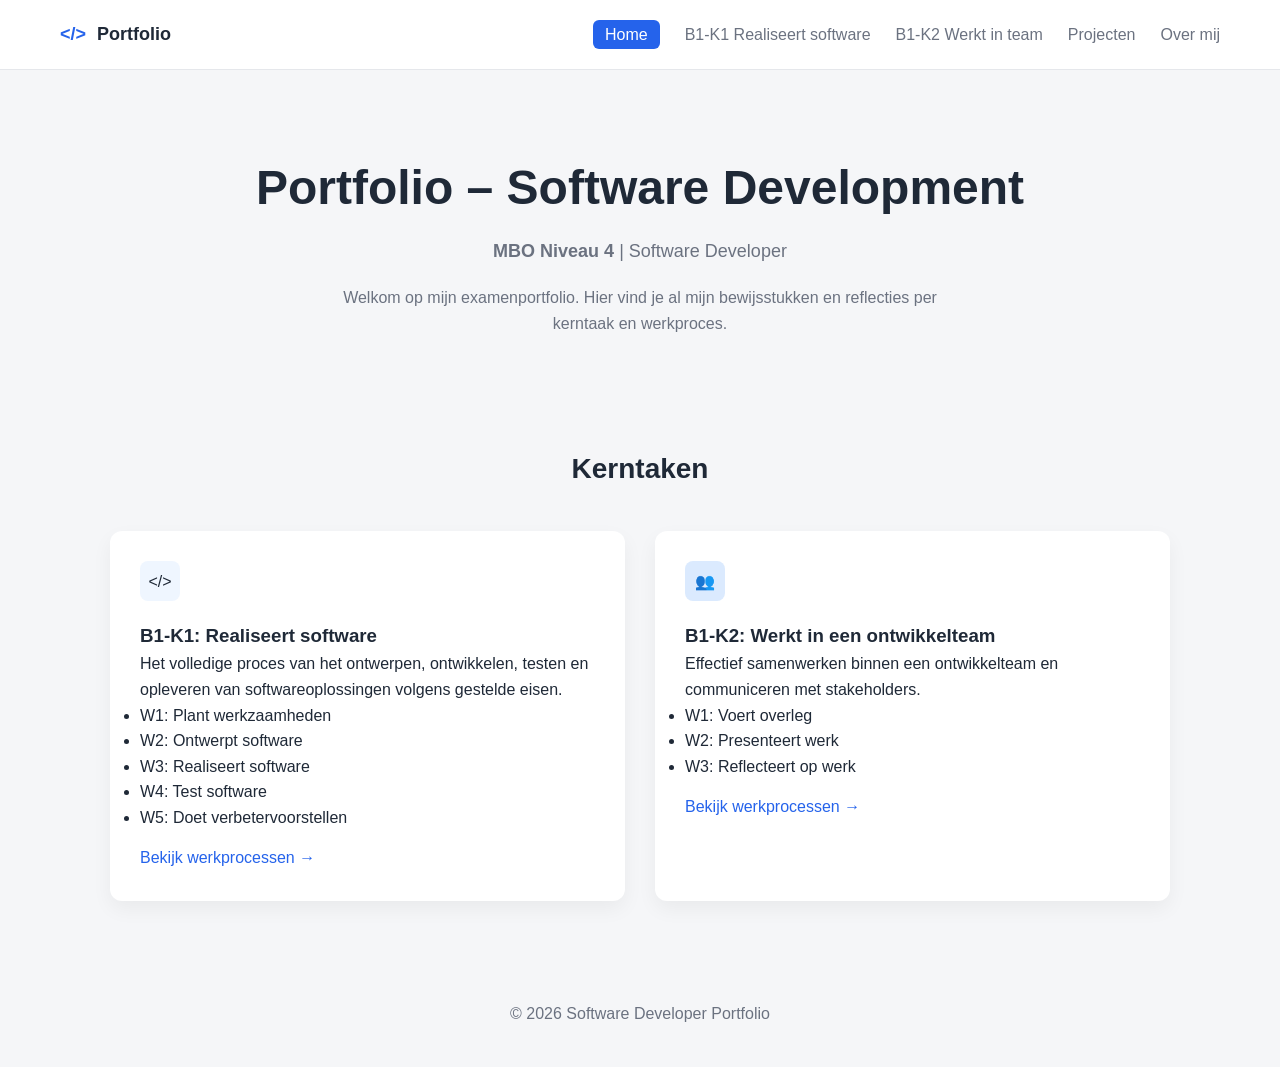
==== index.html @ e20bc669 "changed navbar href" ====
<!doctype html>
<html lang="nl">
  <head>
    <meta charset="UTF-8" />
    <meta name="viewport" content="width=device-width, initial-scale=1.0" />

    <title>Portfolio – Software Development</title>

    <link rel="stylesheet" href="css/style.css" />
  </head>

  <body>
    <!-- NAVBAR -->
    <nav class="navbar">
      <div class="nav-container">
        <div class="logo">
          <span class="logo-icon">&lt;/&gt;</span>
          Portfolio
        </div>

        <ul class="nav-links">
          <li>
            <a href="index.html" class="active">Home</a>
          </li>

          <li>
            <a href="kerntaken/b1-k1.html">B1-K1 Realiseert software</a>
          </li>

          <li>
            <a href="#">B1-K2 Werkt in team</a>
          </li>

          <li>
            <a href="#">Projecten</a>
          </li>

          <li>
            <a href="#">Over mij</a>
          </li>
        </ul>
      </div>
    </nav>

    <!-- HERO -->

    <section class="hero">
      <h1>Portfolio – Software Development</h1>

      <p class="subtitle"><strong>MBO Niveau 4</strong> | Software Developer</p>

      <p class="description">
        Welkom op mijn examenportfolio. Hier vind je al mijn bewijsstukken en reflecties per kerntaak en werkproces.
      </p>
    </section>

    <!-- KERNTAKEN -->

    <section class="kerntaken">
      <h2>Kerntaken</h2>

      <div class="kerntaak-grid">
        <!-- KERNTAAK 1 -->

        <div class="kerntaak-card">
          <div class="card-icon blue">&lt;/&gt;</div>

          <h3>B1-K1: Realiseert software</h3>

          <p>
            Het volledige proces van het ontwerpen, ontwikkelen, testen en opleveren van softwareoplossingen volgens
            gestelde eisen.
          </p>

          <ul>
            <li>W1: Plant werkzaamheden</li>
            <li>W2: Ontwerpt software</li>
            <li>W3: Realiseert software</li>
            <li>W4: Test software</li>
            <li>W5: Doet verbetervoorstellen</li>
          </ul>

          <a href="/werkprocessen/b1-k1-w1.html" class="card-link"> Bekijk werkprocessen → </a>
        </div>

        <!-- KERNTAAK 2 -->

        <div class="kerntaak-card">
          <div class="card-icon gray">👥</div>

          <h3>B1-K2: Werkt in een ontwikkelteam</h3>

          <p>Effectief samenwerken binnen een ontwikkelteam en communiceren met stakeholders.</p>

          <ul>
            <li>W1: Voert overleg</li>
            <li>W2: Presenteert werk</li>
            <li>W3: Reflecteert op werk</li>
          </ul>

          <a class="card-link"> Bekijk werkprocessen → </a>
        </div>
      </div>
    </section>

    <footer>© 2026 Software Developer Portfolio</footer>
  </body>
</html>
---- css/style.css ----
/* =========================
   BASIS
========================= */

*{
box-sizing:border-box;
margin:0;
padding:0;
}

body{
font-family:Arial, Helvetica, sans-serif;
background:#f5f6f8;
color:#1f2937;
line-height:1.6;
}

img,video{
max-width:100%;
height:auto;
}

a{
text-decoration:none;
}


/* =========================
   NAVBAR
========================= */

.navbar{
background:white;
border-bottom:1px solid #e5e7eb;
position:sticky;
top:0;
z-index:100;
}

.nav-container{
max-width:1200px;
margin:auto;
display:flex;
justify-content:space-between;
align-items:center;
padding:20px;
}

.logo{
font-weight:600;
font-size:18px;
}

.logo-icon{
color:#2563eb;
margin-right:6px;
}

.nav-links{
list-style:none;
display:flex;
gap:25px;
}

.nav-links li{
color:#6b7280;
cursor:pointer;
}

.nav-links a{
color:#6b7280;
}

.nav-links .active{
background:#2563eb;
color:white;
padding:6px 12px;
border-radius:6px;
}


/* =========================
   HERO
========================= */

.hero{
text-align:center;
padding:80px 20px 50px 20px;
max-width:900px;
margin:auto;
}

.hero h1{
font-size:48px;
margin-bottom:10px;
}

.subtitle{
font-size:18px;
color:#6b7280;
}

.description{
margin:20px auto;
color:#6b7280;
max-width:600px;
}

.hero-buttons{
margin-top:30px;
display:flex;
justify-content:center;
gap:15px;
flex-wrap:wrap;
}


/* =========================
   BUTTONS
========================= */

.btn-primary{
background:#2563eb;
color:white;
padding:12px 22px;
border-radius:8px;
display:inline-block;
}

.btn-outline{
border:1px solid #2563eb;
color:#2563eb;
padding:12px 22px;
border-radius:8px;
display:inline-block;
}


/* =========================
   KERNTAKEN
========================= */

.kerntaken{
max-width:1100px;
margin:auto;
padding:40px 20px 60px 20px;
}

.kerntaken h2{
text-align:center;
margin-bottom:40px;
font-size:28px;
}

.kerntaak-grid{
display:grid;
grid-template-columns:1fr 1fr;
gap:30px;
}

.kerntaak-card{
background:white;
padding:30px;
border-radius:12px;
box-shadow:0 8px 20px rgba(0,0,0,0.05);
transition:0.2s;
}

.kerntaak-card:hover{
transform:translateY(-4px);
}

.card-icon{
width:40px;
height:40px;
display:flex;
align-items:center;
justify-content:center;
border-radius:8px;
background:#dbeafe;
margin-bottom:20px;
}

.card-link{
color:#2563eb;
font-weight:500;
margin-top:15px;
display:inline-block;
}


/* =========================
   KERNTAAK PAGINA
========================= */

.kerntaak-page{
max-width:900px;
margin:auto;
padding:80px 20px;
}

.tag{
background:#dbeafe;
color:#2563eb;
padding:6px 12px;
border-radius:6px;
font-size:14px;
display:inline-block;
margin-bottom:10px;
}

.kerntaak-description{
color:#6b7280;
margin-bottom:40px;
}


/* =========================
   WERKPROCESSEN
========================= */

.werkproces-card{
display:flex;
gap:20px;
background:white;
padding:25px;
border-radius:12px;
margin-bottom:20px;
box-shadow:0 6px 15px rgba(0,0,0,0.05);
}

.werkproces-icon{
width:70px;
height:70px;
background:#dbeafe;
display:flex;
align-items:center;
justify-content:center;
border-radius:10px;
font-size:24px;
flex-shrink:0;
}


/* =========================
   BEWIJS PAGINA
========================= */

.bewijs-page{
max-width:1000px;
margin:auto;
padding:80px 20px;
}

.back-link{
color:#2563eb;
display:block;
margin-bottom:20px;
}

.info-card{
background:white;
padding:30px;
border-radius:12px;
box-shadow:0 6px 15px rgba(0,0,0,0.05);
margin-bottom:40px;
}

.info-grid{
display:grid;
grid-template-columns:1fr 1fr;
gap:40px;
margin-top:20px;
}

.tags span{
background:#dbeafe;
color:#2563eb;
padding:6px 10px;
border-radius:6px;
margin-right:6px;
display:inline-block;
margin-top:6px;
}

.tools span{
background:#e5e7eb;
padding:6px 10px;
border-radius:6px;
margin-right:6px;
}


/* =========================
   TABS
========================= */

.tabs{
display:flex;
gap:10px;
margin-top:20px;
margin-bottom:20px;
overflow-x:auto;
}

.tab{
padding:8px 14px;
background:#f3f4f6;
border-radius:6px;
border:none;
cursor:pointer;
white-space:nowrap;
}

.tab.active{
background:#2563eb;
color:white;
}

.tab-content{
display:none;
}

.tab-content.active{
display:block;
}

.bewijs-item{
display:block;
margin-bottom:10px;
color:#2563eb;
}

.bewijs-img{
max-width:500px;
border-radius:8px;
margin-top:10px;
}


/* =========================
   REFLECTIE
========================= */

.reflectie-card{
padding:20px;
border-radius:10px;
margin-bottom:15px;
}

.green{background:#ecfdf5;}
.orange{background:#fff7ed;}
.blue{background:#eff6ff;}
.purple{background:#f5f3ff;}


/* =========================
   RESULTAAT
========================= */

.resultaat{
background:#e0ecff;
padding:30px;
border-radius:12px;
margin-top:40px;
}

.result-buttons{
margin-top:20px;
display:flex;
gap:10px;
flex-wrap:wrap;
}


/* =========================
   FOOTER
========================= */

footer{
text-align:center;
padding:40px;
color:#6b7280;
}


/* =========================
   RESPONSIVE TABLET
========================= */

@media (max-width:900px){

.kerntaak-grid{
grid-template-columns:1fr;
}

.info-grid{
grid-template-columns:1fr;
}

.werkproces-card{
flex-direction:column;
}

}


/* =========================
   RESPONSIVE MOBIEL
========================= */

@media (max-width:600px){

.nav-container{
flex-direction:column;
gap:15px;
}

.nav-links{
flex-wrap:wrap;
justify-content:center;
gap:10px;
}

.hero h1{
font-size:32px;
}

.subtitle{
font-size:16px;
}

.description{
font-size:14px;
}

.hero{
padding:60px 20px;
}

.kerntaken{
padding:40px 20px;
}

.bewijs-page{
padding:40px 20px;
}

}
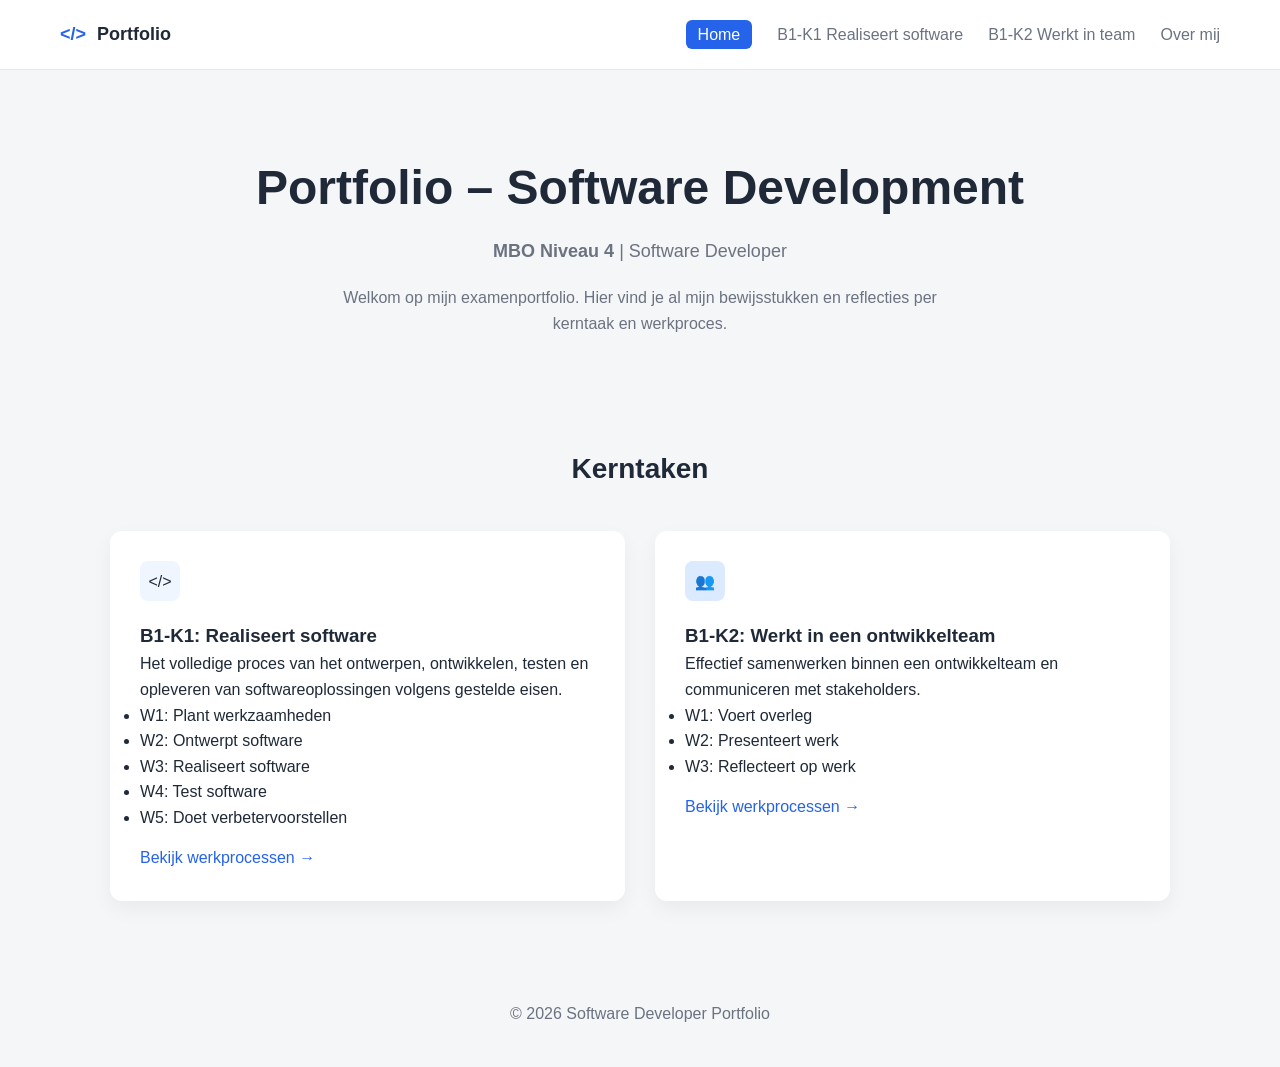
==== commit d7266290: "pagina's voor kerntstuk 2" ====
--- a/index.html
+++ b/index.html
@@ -28,11 +28,7 @@
           </li>
 
           <li>
-            <a href="#">B1-K2 Werkt in team</a>
-          </li>
-
-          <li>
-            <a href="#">Projecten</a>
+            <a href="kerntaken/b1-k2.html">B1-K2 Werkt in team</a>
           </li>
 
           <li>
@@ -80,7 +76,7 @@
             <li>W5: Doet verbetervoorstellen</li>
           </ul>
 
-          <a href="/werkprocessen/b1-k1-w1.html" class="card-link"> Bekijk werkprocessen → </a>
+          <a href="kerntaken/b1-k1.html" class="card-link"> Bekijk werkprocessen → </a>
         </div>
 
         <!-- KERNTAAK 2 -->
--- a/css/style.css
+++ b/css/style.css
@@ -22,6 +22,7 @@
 
 a{
 text-decoration:none;
+color:inherit;
 }
 
 
@@ -67,10 +68,6 @@
 cursor:pointer;
 }
 
-.nav-links a{
-color:#6b7280;
-}
-
 .nav-links .active{
 background:#2563eb;
 color:white;
@@ -85,7 +82,7 @@
 
 .hero{
 text-align:center;
-padding:80px 20px 50px 20px;
+padding:80px 20px 50px;
 max-width:900px;
 margin:auto;
 }
@@ -102,8 +99,8 @@
 
 .description{
 margin:20px auto;
+max-width:600px;
 color:#6b7280;
-max-width:600px;
 }
 
 .hero-buttons{
@@ -119,20 +116,21 @@
    BUTTONS
 ========================= */
 
+.btn-primary,
+.btn-outline{
+padding:12px 22px;
+border-radius:8px;
+display:inline-block;
+}
+
 .btn-primary{
 background:#2563eb;
 color:white;
-padding:12px 22px;
-border-radius:8px;
-display:inline-block;
 }
 
 .btn-outline{
 border:1px solid #2563eb;
 color:#2563eb;
-padding:12px 22px;
-border-radius:8px;
-display:inline-block;
 }
 
 
@@ -143,7 +141,7 @@
 .kerntaken{
 max-width:1100px;
 margin:auto;
-padding:40px 20px 60px 20px;
+padding:40px 20px 60px;
 }
 
 .kerntaken h2{
@@ -162,8 +160,8 @@
 background:white;
 padding:30px;
 border-radius:12px;
-box-shadow:0 8px 20px rgba(0,0,0,0.05);
-transition:0.2s;
+box-shadow:0 8px 20px rgba(0,0,0,.05);
+transition:.2s;
 }
 
 .kerntaak-card:hover{
@@ -226,7 +224,7 @@
 padding:25px;
 border-radius:12px;
 margin-bottom:20px;
-box-shadow:0 6px 15px rgba(0,0,0,0.05);
+box-shadow:0 6px 15px rgba(0,0,0,.05);
 }
 
 .werkproces-icon{
@@ -258,11 +256,12 @@
 margin-bottom:20px;
 }
 
-.info-card{
+.info-card,
+.usecase-card{
 background:white;
 padding:30px;
 border-radius:12px;
-box-shadow:0 6px 15px rgba(0,0,0,0.05);
+box-shadow:0 6px 15px rgba(0,0,0,.05);
 margin-bottom:40px;
 }
 
@@ -278,9 +277,8 @@
 color:#2563eb;
 padding:6px 10px;
 border-radius:6px;
-margin-right:6px;
+margin:6px 6px 0 0;
 display:inline-block;
-margin-top:6px;
 }
 
 .tools span{
@@ -298,8 +296,7 @@
 .tabs{
 display:flex;
 gap:10px;
-margin-top:20px;
-margin-bottom:20px;
+margin:20px 0;
 overflow-x:auto;
 }
 
@@ -331,10 +328,70 @@
 color:#2563eb;
 }
 
-.bewijs-img{
-max-width:500px;
+
+/* =========================
+   MEDIA (screenshots / video)
+========================= */
+
+.screenshots-grid,
+.usecase-grid{
+display:grid;
+grid-template-columns:1fr 1fr;
+gap:25px;
+margin-top:20px;
+}
+
+.screenshots-grid img{
+width:100%;
+border-radius:10px;
+box-shadow:0 6px 15px rgba(0,0,0,.1);
+}
+
+
+/* =========================
+   ONDERBOUWING
+========================= */
+
+.onderbouwing{
+margin-top:15px;
+}
+
+.onderbouwing h3{
+font-size:18px;
+margin-bottom:10px;
+}
+
+.onderbouwing-lijst{
+list-style:none;
+}
+
+.onderbouwing-lijst li{
+background:#f9fafb;
+padding:12px;
 border-radius:8px;
-margin-top:10px;
+margin-bottom:10px;
+font-size:14px;
+line-height:1.5;
+}
+
+
+/* =========================
+   CODE
+========================= */
+
+.code-block{
+background:#111827;
+color:#e5e7eb;
+padding:20px;
+border-radius:10px;
+margin-top:20px;
+overflow-x:auto;
+font-family:monospace;
+font-size:14px;
+}
+
+.code-block pre{
+margin:0;
 }
 
 
@@ -385,15 +442,12 @@
 
 
 /* =========================
-   RESPONSIVE TABLET
+   RESPONSIVE
 ========================= */
 
 @media (max-width:900px){
 
-.kerntaak-grid{
-grid-template-columns:1fr;
-}
-
+.kerntaak-grid,
 .info-grid{
 grid-template-columns:1fr;
 }
@@ -404,10 +458,14 @@
 
 }
 
-
-/* =========================
-   RESPONSIVE MOBIEL
-========================= */
+@media (max-width:768px){
+
+.screenshots-grid,
+.usecase-grid{
+grid-template-columns:1fr;
+}
+
+}
 
 @media (max-width:600px){
 
@@ -422,6 +480,10 @@
 gap:10px;
 }
 
+.hero{
+padding:60px 20px;
+}
+
 .hero h1{
 font-size:32px;
 }
@@ -434,16 +496,68 @@
 font-size:14px;
 }
 
-.hero{
-padding:60px 20px;
-}
-
-.kerntaken{
-padding:40px 20px;
-}
-
+.kerntaken,
 .bewijs-page{
 padding:40px 20px;
 }
 
+}
+
+.testcase-grid{
+display:grid;
+grid-template-columns:1fr 1fr;
+gap:30px;
+margin-top:20px;
+}
+
+.testcase-block h4{
+margin-bottom:10px;
+}
+
+.test-table{
+width:100%;
+border-collapse:collapse;
+}
+
+.test-table th{
+background:#f3f4f6;
+padding:10px;
+text-align:left;
+}
+
+.test-table td{
+padding:10px;
+border-bottom:1px solid #e5e7eb;
+font-size:14px;
+}
+
+@media (max-width:900px){
+
+.testcase-grid{
+grid-template-columns:1fr;
+}
+
+}
+
+.planning-table{
+width:100%;
+border-collapse:collapse;
+margin-top:20px;
+}
+
+.planning-table th{
+background:#f3f4f6;
+padding:12px;
+text-align:left;
+font-weight:600;
+}
+
+.planning-table td{
+padding:12px;
+border-bottom:1px solid #e5e7eb;
+font-size:14px;
+}
+
+.planning-table tr:hover{
+background:#f9fafb;
 }
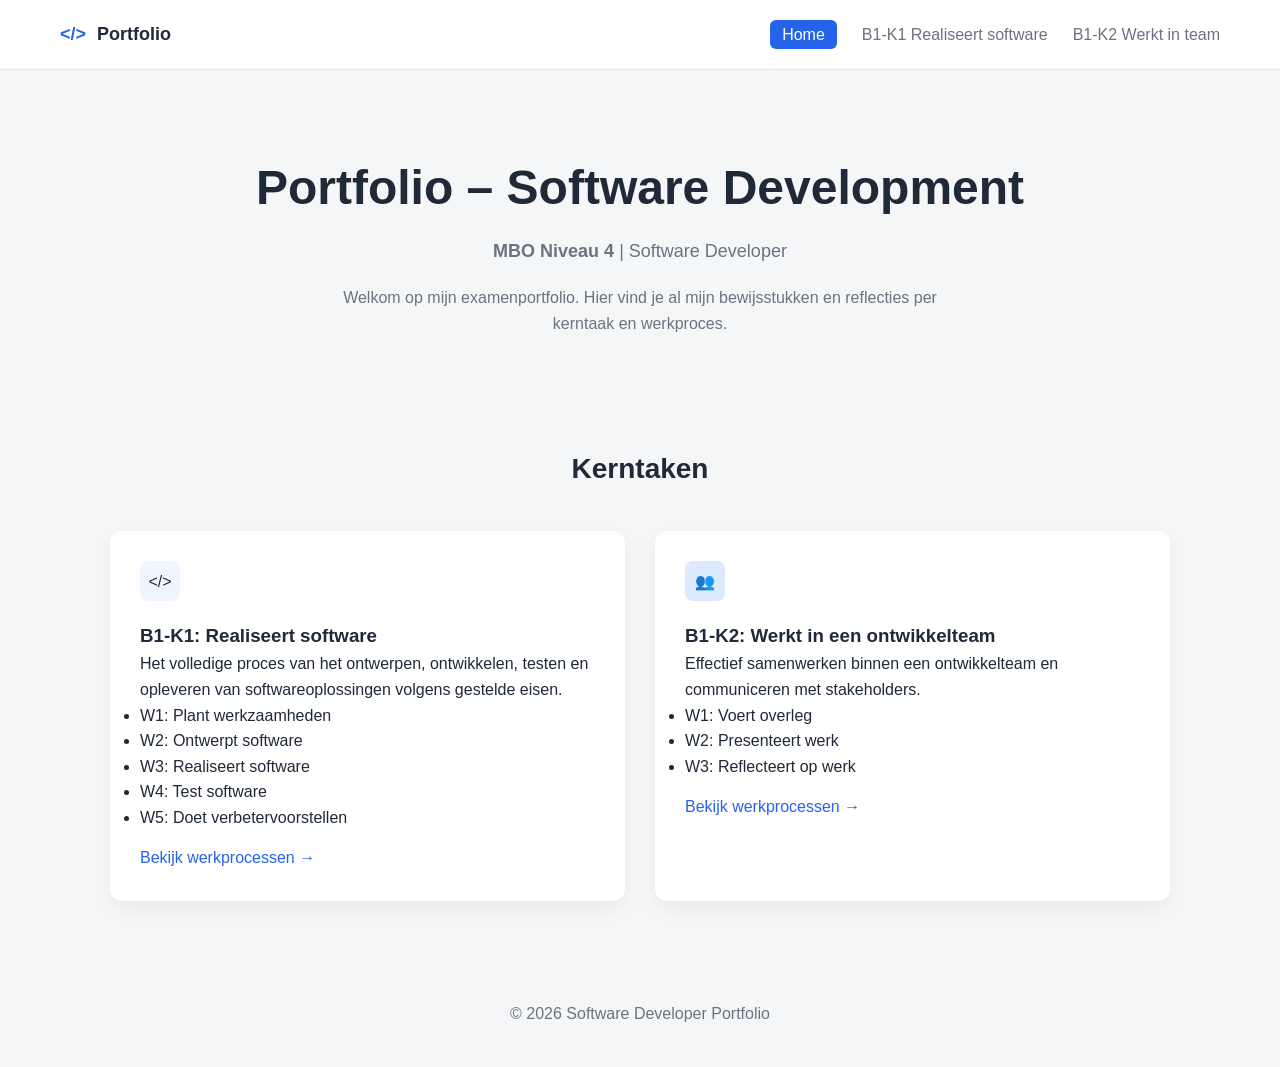
==== commit c46b80a5: "nav menu geüpdatet" ====
--- a/index.html
+++ b/index.html
@@ -31,9 +31,6 @@
             <a href="kerntaken/b1-k2.html">B1-K2 Werkt in team</a>
           </li>
 
-          <li>
-            <a href="#">Over mij</a>
-          </li>
         </ul>
       </div>
     </nav>
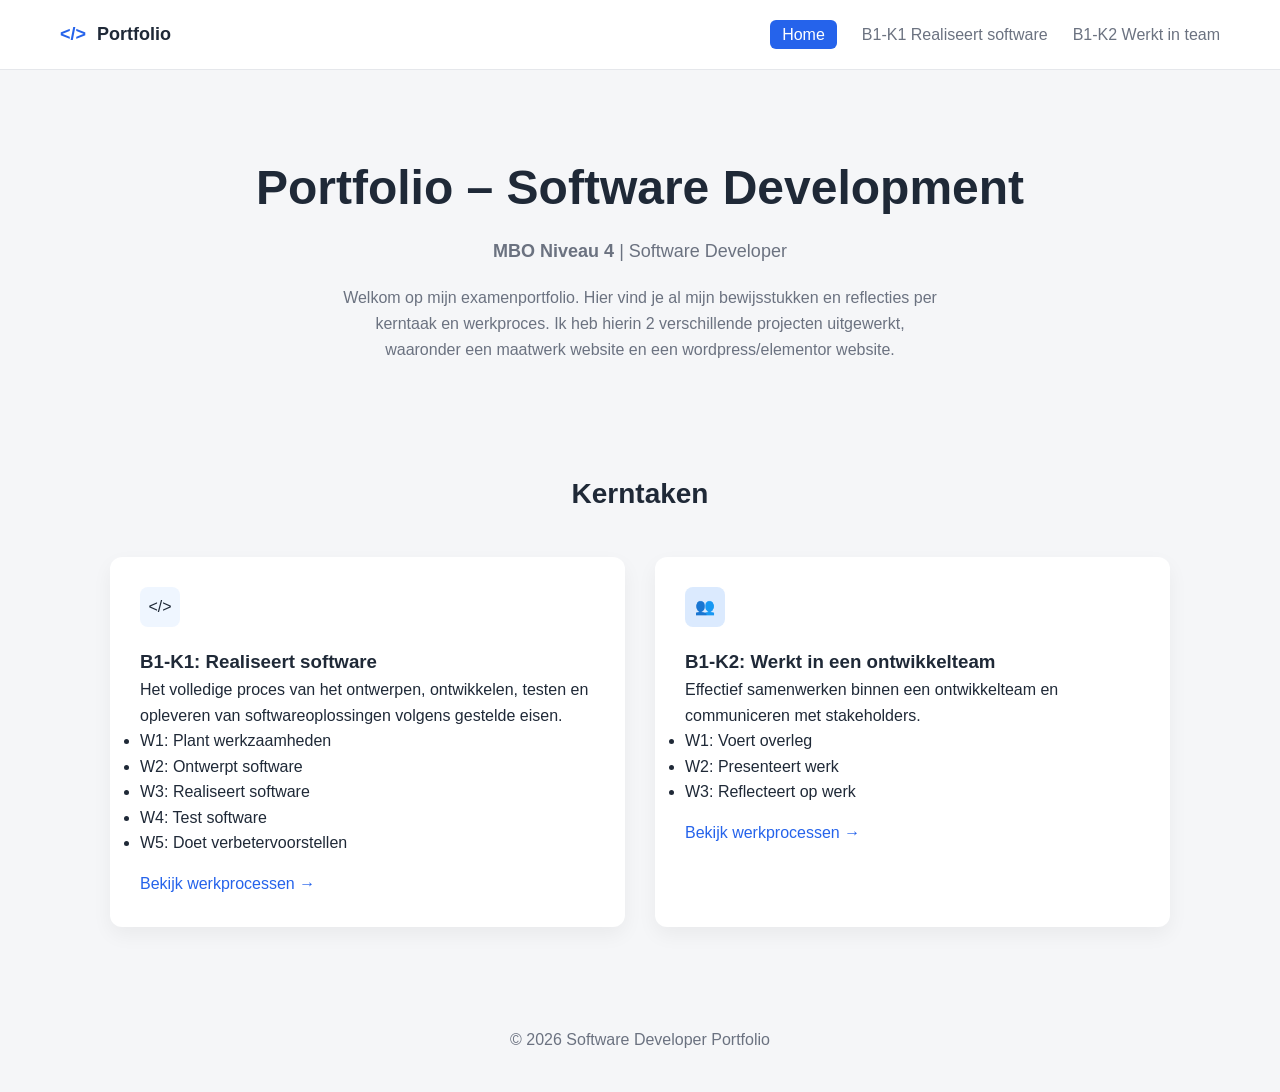
==== commit 31551079: "k2-w2 bijgwerkt de informatie op de pagina van het 2de werkprocess geupdated omdat niet alle informa" ====
--- a/index.html
+++ b/index.html
@@ -44,6 +44,7 @@
 
       <p class="description">
         Welkom op mijn examenportfolio. Hier vind je al mijn bewijsstukken en reflecties per kerntaak en werkproces.
+        Ik heb hierin 2 verschillende projecten uitgewerkt, waaronder een maatwerk website en een wordpress/elementor website.
       </p>
     </section>
 
@@ -91,7 +92,7 @@
             <li>W3: Reflecteert op werk</li>
           </ul>
 
-          <a class="card-link"> Bekijk werkprocessen → </a>
+          <a href="kerntaken/b1-k2.html" class="card-link"> Bekijk werkprocessen → </a>
         </div>
       </div>
     </section>
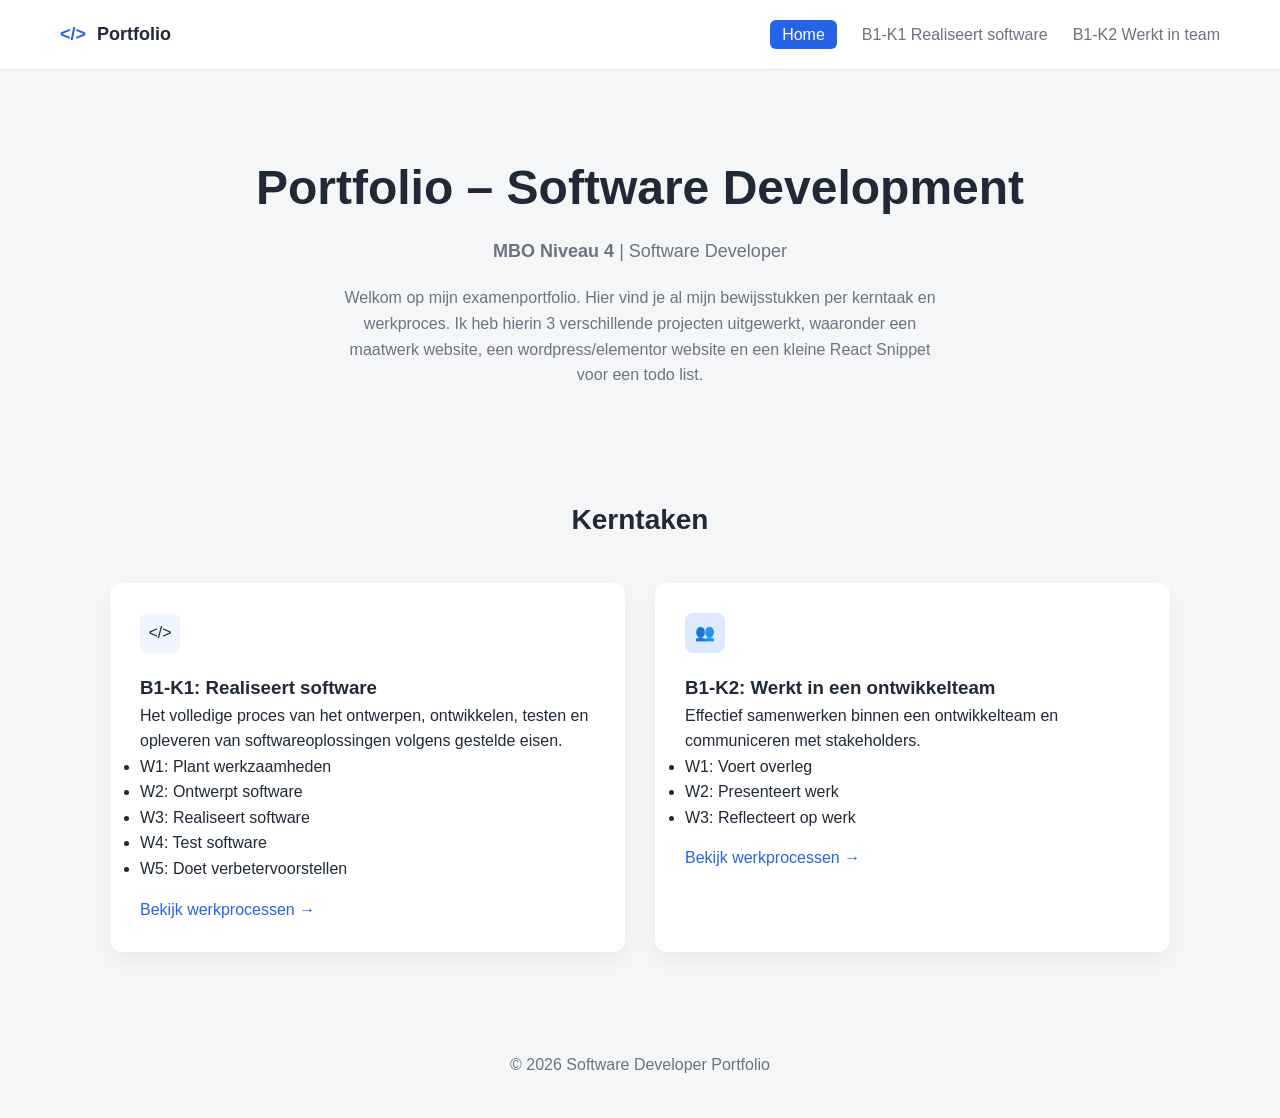
==== commit 09b2f32f: "Update index.html Changed Description on the home page" ====
--- a/index.html
+++ b/index.html
@@ -43,8 +43,8 @@
       <p class="subtitle"><strong>MBO Niveau 4</strong> | Software Developer</p>
 
       <p class="description">
-        Welkom op mijn examenportfolio. Hier vind je al mijn bewijsstukken en reflecties per kerntaak en werkproces.
-        Ik heb hierin 2 verschillende projecten uitgewerkt, waaronder een maatwerk website en een wordpress/elementor website.
+        Welkom op mijn examenportfolio. Hier vind je al mijn bewijsstukken per kerntaak en werkproces.
+        Ik heb hierin 3 verschillende projecten uitgewerkt, waaronder een maatwerk website, een wordpress/elementor website en een kleine React Snippet voor een todo list.
       </p>
     </section>
 
